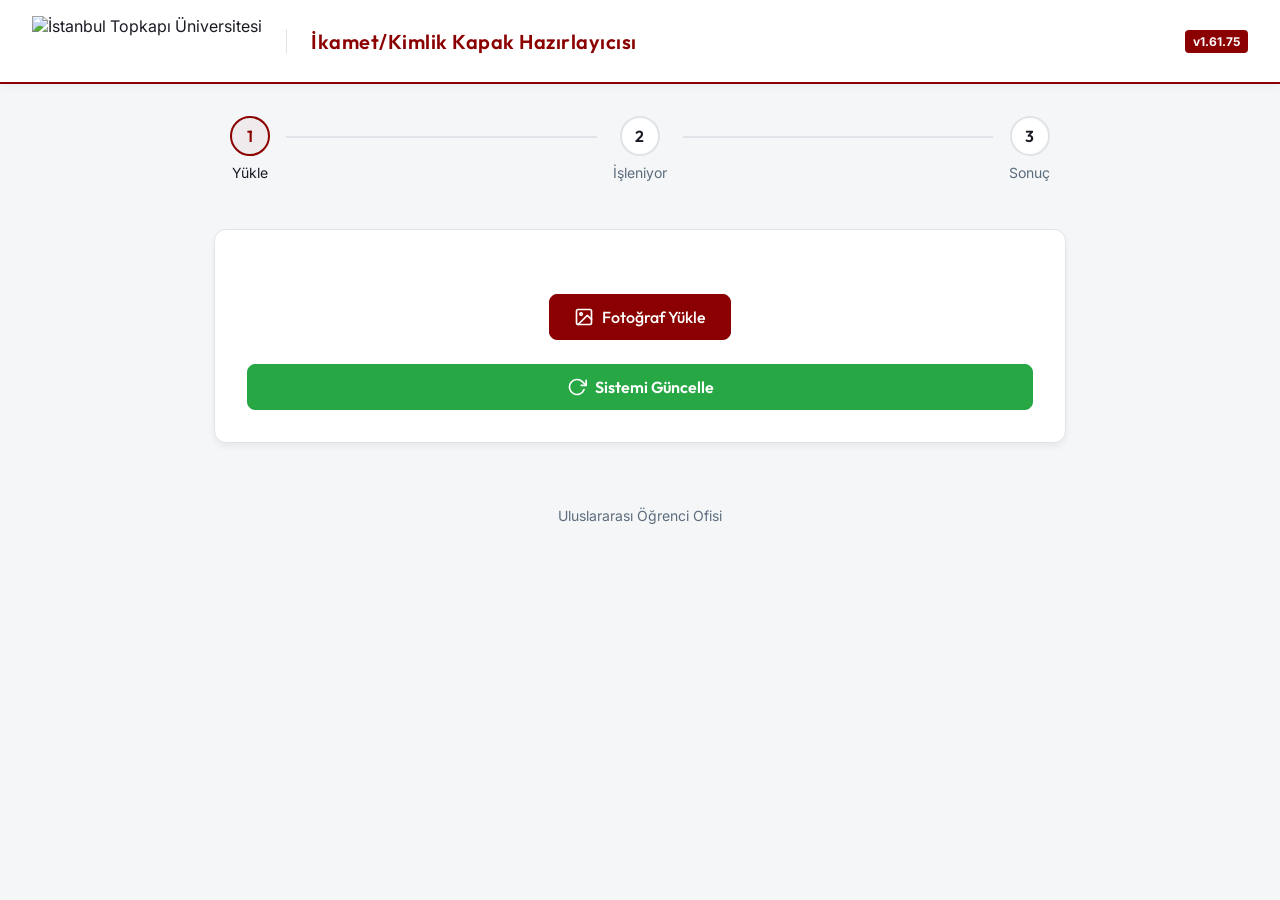
==== index.html @ 491aa3fc "v1.61.75 - Yazdirma: cerceve min-height 274mm, ust/alt kenar esit mesafede" ====
<!DOCTYPE html>
<html lang="tr">
<head>
    <meta charset="UTF-8">
    <meta name="viewport" content="width=device-width, initial-scale=1.0">
    <title>İkamet İzni OCR Sistemi - İstanbul Topkapı Üniversitesi</title>
    
    <!-- PWA Manifest & Icons -->
    <link rel="manifest" href="manifest.json">
    <meta name="theme-color" content="#ffffff">
    <link rel="apple-touch-icon" href="icon.jpg">
    <meta name="apple-mobile-web-app-capable" content="yes">
    <meta name="apple-mobile-web-app-status-bar-style" content="default">
    <meta name="apple-mobile-web-app-title" content="Topkapı İkamet">
    
    <!-- Google Fonts -->
    <link rel="preconnect" href="https://fonts.googleapis.com">
    <link rel="preconnect" href="https://fonts.gstatic.com" crossorigin>
    <link href="https://fonts.googleapis.com/css2?family=Inter:wght@300;400;500;600&family=Outfit:wght@400;500;600;700&display=swap" rel="stylesheet">
    
    <!-- CSS -->
    <link rel="stylesheet" href="index.css?v=1.61.75">
    
    <!-- CDNs -->
    <link rel="stylesheet" href="https://cdnjs.cloudflare.com/ajax/libs/cropperjs/1.6.1/cropper.min.css" />
    <script src="https://cdnjs.cloudflare.com/ajax/libs/cropperjs/1.6.1/cropper.min.js"></script>
    <script src="https://cdn.jsdelivr.net/npm/docx@8.5.0/build/index.umd.js"></script>
    <script src="https://cdnjs.cloudflare.com/ajax/libs/FileSaver.js/2.0.5/FileSaver.min.js"></script>
    
    <!-- App Script -->
    <script src="app.js?v=1.61.75" defer></script>
</head>
<body>
    <!-- Main App Content -->
    <div id="app-content">
        <header class="app-header">
            <div class="header-content">
                <img src="https://www.topkapi.edu.tr/resources/files/logo_tr.jpg" alt="İstanbul Topkapı Üniversitesi" class="logo-img" onclick="if(typeof cancelOCR==='function'){cancelOCR();}else{document.getElementById('step-1')&&(document.getElementById('step-1').classList.add('active'));}">
                <div style="display: flex; align-items: center; justify-content: space-between; flex: 1;">
                    <h1>İkamet/Kimlik Kapak Hazırlayıcısı</h1>
                    <div style="display: flex; align-items: center;">
                        <span class="version-badge">v1.61.75</span>
                    </div>
                </div>
            </div>
        </header>

        <main class="container">
            <!-- Step Indicators -->
            <div class="step-indicators">
                <div id="indicator-1" class="step active" data-step="1">
                    <div class="step-circle">1</div>
                    <div class="step-label">Yükle</div>
                </div>
                <div class="step-line"></div>
                <div id="indicator-2" class="step" data-step="2">
                    <div class="step-circle">2</div>
                    <div class="step-label">İşleniyor</div>
                </div>
                <div class="step-line"></div>
                <div id="indicator-3" class="step" data-step="3">
                    <div class="step-circle">3</div>
                    <div class="step-label">Sonuç</div>
                </div>
            </div>

            <!-- Step 1: Upload Section -->
            <section id="step-1" class="step-content active">
                <div class="card glass-card">
                    <div id="upload-zone" style="border: none; padding: 0; min-height: 0; background: transparent; cursor: default;">
                        <input type="file" id="file-input" accept="image/*" class="hidden-input" multiple>
                        <img id="preview-image" alt="Önizleme" class="hidden">
                    </div>
                    
                    <div class="action-buttons">
                        <button class="btn btn-primary" onclick="document.getElementById('file-input').removeAttribute('capture'); document.getElementById('file-input').click()">
                            <svg viewBox="0 0 24 24" width="20" height="20" stroke="currentColor" stroke-width="2" fill="none" stroke-linecap="round" stroke-linejoin="round" class="btn-icon"><rect x="3" y="3" width="18" height="18" rx="2" ry="2"></rect><circle cx="8.5" cy="8.5" r="1.5"></circle><polyline points="21 15 16 10 5 21"></polyline></svg>
                            Fotoğraf Yükle
                        </button>
                        <button onclick="window.location.href = window.location.pathname + '?v=' + new Date().getTime();" class="btn btn-accent" style="width: 100%; margin-top: 0.5rem; padding: 0.75rem;">
                            <svg viewBox="0 0 24 24" width="20" height="20" stroke="currentColor" stroke-width="2" fill="none" stroke-linecap="round" stroke-linejoin="round" class="btn-icon"><polyline points="23 4 23 10 17 10"></polyline><path d="M20.49 15a9 9 0 1 1-2.12-9.36L23 10"></path></svg>
                            Sistemi Güncelle
                        </button>
                    </div>
                </div>
            </section>

            <!-- Step 2: Processing Section -->
            <section id="step-2" class="step-content">
                <div class="card glass-card processing-card">
                    <div class="spinner"></div>
                    <h2 id="progress-text">Form Analiz Ediliyor...</h2>
                    <div class="progress-container">
                        <div id="progress-bar" class="progress-bar"></div>
                    </div>
                    <p class="processing-subtitle">Sistem metinleri çözümlüyor, lütfen bekleyin.</p>
                    <button type="button" id="btn-cancel-ocr" class="btn btn-outline btn-cancel-ocr">
                        <svg viewBox="0 0 24 24" width="18" height="18" stroke="currentColor" stroke-width="2" fill="none" stroke-linecap="round" stroke-linejoin="round" class="btn-icon"><line x1="18" y1="6" x2="6" y2="18"></line><line x1="6" y1="6" x2="18" y2="18"></line></svg>
                        İptal Et
                    </button>
                </div>
            </section>

            <!-- Step 3: Results Section -->
            <section id="step-3" class="step-content">
                <div class="card glass-card result-form">
                    <h2 class="subtitle">Kontrol ve Düzenleme</h2>
                    <form id="data-form">
                        <div class="form-grid">
                            <div class="form-group">
                                <label for="field-basvuru-no" style="font-size: 0.75rem;">Başvuru No</label>
                                <input type="text" id="field-basvuru-no" class="glass-input" style="padding: 0.5rem; font-size: 0.85rem;">
                            </div>
                            <div class="form-group">
                                <label for="field-teslim-tarihi" style="font-size: 0.75rem;">Teslim Tarihi</label>
                                <input type="text" id="field-teslim-tarihi" class="glass-input" style="padding: 0.5rem; font-size: 0.85rem;">
                            </div>
                            <div class="form-group">
                                <label for="field-pasaport-no" style="font-size: 0.75rem;">Pasaport No</label>
                                <input type="text" id="field-pasaport-no" class="glass-input" style="padding: 0.5rem; font-size: 0.85rem;">
                            </div>
                            
                            <div class="form-group">
                                <label for="field-adi" style="font-size: 0.75rem;">Adı</label>
                                <input type="text" id="field-adi" class="glass-input" style="padding: 0.5rem; font-size: 0.85rem;">
                            </div>
                            <div class="form-group">
                                <label for="field-soyadi" style="font-size: 0.75rem;">Soyadı</label>
                                <input type="text" id="field-soyadi" class="glass-input" style="padding: 0.5rem; font-size: 0.85rem;">
                            </div>
                            <div class="form-group">
                                <label for="field-uyrugu" style="font-size: 0.75rem;">Uyruğu</label>
                                <select id="field-uyrugu" class="glass-input" style="padding: 0.5rem; font-size: 0.85rem;">
                                    <option value="" disabled selected>Uyruk Seç</option>
                                    <option value="TÜRKMENİSTAN">Türkmenistan</option>
                                    <option value="ÖZBEKİSTAN">Özbekistan</option>
                                    <option value="KIRGIZİSTAN">Kırgızistan</option>
                                    <option value="RUSYA FEDERASYONU">Rusya Federasyonu</option>
                                    <option value="AFGANİSTAN">Afganistan</option>
                                    <option value="PAKİSTAN">Pakistan</option>
                                    <option value="OTHER">Diğer...</option>
                                </select>
                                <input type="text" id="field-uyrugu-other" class="glass-input" style="display: none; margin-top: 5px; padding: 0.5rem; font-size: 0.85rem;" placeholder="Uyruk yazınız...">
                            </div>
                            
                            <div class="form-group">
                                <label for="field-dogum-tarihi" style="font-size: 0.75rem;">Doğum Tarihi</label>
                                <input type="text" id="field-dogum-tarihi" class="glass-input" style="padding: 0.5rem; font-size: 0.85rem;">
                            </div>
                            <div class="form-group">
                                <label for="field-tel" style="font-size: 0.75rem;">Tel No</label>
                                <input type="text" id="field-tel" class="glass-input" style="padding: 0.5rem; font-size: 0.85rem;">
                            </div>
                            <div class="form-group full-width">
                                <label for="field-adres" style="font-size: 0.75rem;">Adres</label>
                                <input type="text" id="field-adres" class="glass-input" style="padding: 0.5rem; font-size: 0.85rem;">
                            </div>
                        </div>

                        <div class="form-actions">
                            <button type="button" id="btn-print" class="btn btn-primary btn-action">
                                <svg viewBox="0 0 24 24" width="16" height="16" stroke="currentColor" stroke-width="2" fill="none" stroke-linecap="round" stroke-linejoin="round" class="btn-icon"><polyline points="6 9 6 2 18 2 18 9"></polyline><path d="M6 18H4a2 2 0 0 1-2-2v-5a2 2 0 0 1 2-2h16a2 2 0 0 1 2 2v5a2 2 0 0 1-2 2h-2"></path><rect x="6" y="14" width="12" height="8"></rect></svg>
                                Yazdır
                            </button>
                            <button type="button" id="btn-scan-page2" class="btn btn-secondary btn-action" onclick="document.getElementById('file-input-page2').click()">
                                <svg viewBox="0 0 24 24" width="16" height="16" stroke="currentColor" stroke-width="2" fill="none" stroke-linecap="round" stroke-linejoin="round" class="btn-icon"><path d="M14 2H6a2 2 0 0 0-2 2v16a2 2 0 0 0 2 2h12a2 2 0 0 0 2-2V8z"></path><polyline points="14 2 14 8 20 8"></polyline><line x1="12" y1="18" x2="12" y2="12"></line><line x1="9" y1="15" x2="15" y2="15"></line></svg>
                                2. Sayfa Seç
                            </button>
                            <button type="button" id="btn-rescan" class="btn btn-outline btn-action">
                                <svg viewBox="0 0 24 24" width="16" height="16" stroke="currentColor" stroke-width="2" fill="none" stroke-linecap="round" stroke-linejoin="round" class="btn-icon"><path d="M21 2v6h-6"></path><path d="M21 13a9 9 0 1 1-3-7.7L21 8"></path></svg>
                                Tekrar Tara
                            </button>
                            <input type="file" id="file-input-page2" accept="image/*" class="hidden-input">
                        </div>
                    </form>
                </div>
            </section>
        </main>

        <footer class="app-footer">
            <p>Uluslararası Öğrenci Ofisi</p>
        </footer>
    </div>

    <!-- Cropper Modal -->
    <div id="cropper-modal" class="modal-overlay" style="display: none;">
        <div class="modal-card">
            <h2>Fotoğrafı Kırp</h2>
            <p>Daha iyi sonuç almak için okunacak belgeyi çerçevenin içine alın.</p>
            <div class="cropper-container-wrapper">
                <img id="cropper-image" src="" alt="Kırpılacak Görüntü">
            </div>
            
            <!-- Döndürme Kontrolleri -->
            <div class="rotation-controls" style="display: flex; align-items: center; justify-content: center; gap: 15px; margin-bottom: 1.5rem; background: var(--bg-color); padding: 10px; border-radius: 8px; border: 1px solid var(--border-color);">
                <div style="flex: 1; display: flex; flex-direction: column; align-items: center;">
                    <label for="rotation-slider" style="font-size: 0.8rem; color: var(--text-secondary); margin-bottom: 5px;">İnce Ayar (Düzleştir)</label>
                    <div style="display: flex; width: 100%; align-items: center; gap: 8px;">
                        <span style="font-size: 1.2rem; color: var(--text-secondary); cursor: pointer; user-select: none;" onclick="document.getElementById('rotation-slider').value = parseFloat(document.getElementById('rotation-slider').value) - 0.5; document.getElementById('rotation-slider').dispatchEvent(new Event('input'))">-</span>
                        <input type="range" id="rotation-slider" min="-15" max="15" value="0" step="0.5" style="flex: 1;">
                        <span style="font-size: 1.2rem; color: var(--text-secondary); cursor: pointer; user-select: none;" onclick="document.getElementById('rotation-slider').value = parseFloat(document.getElementById('rotation-slider').value) + 0.5; document.getElementById('rotation-slider').dispatchEvent(new Event('input'))">+</span>
                    </div>
                </div>
            </div>
            
            <div class="modal-actions" style="display: grid; grid-template-columns: 1fr 1fr; gap: 8px; width: 100%; margin-top: 15px;">
                <button type="button" id="btn-crop-cancel" class="btn btn-outline" style="width: 100%; padding: 10px 5px; font-size: 0.9rem;">İptal</button>
                <button type="button" id="btn-crop-skip" class="btn btn-secondary" style="width: 100%; padding: 10px 5px; font-size: 0.9rem;">Kırpmadan Geç</button>
                
                <button type="button" id="btn-crop-capture-next" class="btn btn-secondary" style="grid-column: span 2; display: none; width: 100%; padding: 12px; font-size: 1rem;">Kırp ve 2. Sayfayı Çek</button>
                <button type="button" id="btn-crop-next" class="btn btn-primary" style="grid-column: span 2; display: none; width: 100%; padding: 12px; font-size: 1rem;">Kırp ve 2. Sayfaya Geç</button>
                <button type="button" id="btn-crop-confirm" class="btn btn-primary" style="grid-column: span 2; width: 100%; padding: 12px; font-size: 1rem;">Kırp ve İşle</button>
            </div>
        </div>
    </div>

    <!-- API Key Modal -->


    <!-- iOS PWA Install Modal -->
    <div id="ios-pwa-modal" class="modal-overlay" style="display: none;">
        <div class="modal-card" style="max-width: 400px; padding: 2.5rem 2rem;">
            <div style="margin-bottom: 1.5rem;">
                <svg viewBox="0 0 24 24" width="48" height="48" stroke="var(--accent)" stroke-width="1.5" fill="none" stroke-linecap="round" stroke-linejoin="round"><rect x="5" y="2" width="14" height="20" rx="2" ry="2"></rect><line x1="12" y1="18" x2="12.01" y2="18"></line></svg>
            </div>
            <h2 style="font-size: 1.3rem; margin-bottom: 1rem;">Uygulamayı Yükle</h2>
            <p style="font-size: 0.95rem; line-height: 1.5; color: var(--text-secondary); margin-bottom: 2rem;">
                Bu sistemi telefonunuza yerel bir uygulama gibi kurmak için: <br><br>
                1. Alttaki menüden <strong>Paylaş</strong> <svg viewBox="0 0 24 24" width="16" height="16" stroke="currentColor" stroke-width="2" fill="none" style="vertical-align: middle; margin: 0 4px;"><path d="M4 12v8a2 2 0 0 0 2 2h12a2 2 0 0 0 2-2v-8"></path><polyline points="16 6 12 2 8 6"></polyline><line x1="12" y1="2" x2="12" y2="15"></line></svg> ikonuna dokunun.<br>
                2. <strong>"Ana Ekrana Ekle"</strong> (Add to Home Screen) <svg viewBox="0 0 24 24" width="16" height="16" stroke="currentColor" stroke-width="2" fill="none" style="vertical-align: middle; margin: 0 4px;"><rect x="3" y="3" width="18" height="18" rx="2" ry="2"></rect><line x1="12" y1="8" x2="12" y2="16"></line><line x1="8" y1="12" x2="16" y2="12"></line></svg> seçeneğini seçin.
            </p>
            <div class="modal-actions">
                <button type="button" class="btn btn-outline" style="width: 100%;" onclick="document.getElementById('ios-pwa-modal').style.display='none'">Anladım, Kapat</button>
            </div>
        </div>
    </div>

    <!-- Toast Notifications -->
    <div id="toast-container" class="toast-container"></div>

    <!-- Hidden Print Area -->
    <div id="print-area"></div>
</body>
</html>
---- index.css ----
:root {
    --bg-color: #f4f6f8;
    --card-bg: #ffffff;
    --card-border: #e0e4e8;
    --text-primary: #1a1a24;
    --text-secondary: #5c6c7c;
    --accent: #8b0000;
    --accent-hover: #660000;
    --accent-secondary: #000000;
    --accent-secondary-hover: #333333;
    --danger: #dc3545;
    --success: #28a745;
    
    --font-heading: 'Outfit', sans-serif;
    --font-body: 'Inter', sans-serif;
    
    --transition: all 0.3s ease;
}

* {
    margin: 0;
    padding: 0;
    box-sizing: border-box;
}

/* Login Screen */
.login-overlay {
    position: fixed;
    inset: 0;
    background: rgba(10, 10, 15, 0.85);
    backdrop-filter: blur(8px);
    z-index: 9999;
    display: flex;
    align-items: center;
    justify-content: center;
}

.login-card {
    background: var(--card-bg);
    border: 1px solid var(--card-border);
    padding: 3rem;
    border-radius: 12px;
    box-shadow: 0 8px 32px rgba(0, 0, 0, 0.2);
    text-align: center;
    max-width: 400px;
    width: 90%;
}

.login-logo {
    max-width: 150px;
    margin-bottom: 1.5rem;
}

body {
    background-color: var(--bg-color);
    color: var(--text-primary);
    font-family: var(--font-body);
    min-height: 100vh;
    display: flex;
    flex-direction: column;
    overflow-x: hidden;
}

/* Typography */
h1, h2, h3 {
    font-family: var(--font-heading);
    font-weight: 600;
}

/* Header */
.app-header {
    background: #ffffff;
    border-bottom: 2px solid var(--accent);
    padding: 1rem 2rem;
    position: sticky;
    top: 0;
    z-index: 100;
    box-shadow: 0 2px 10px rgba(0,0,0,0.05);
}

.header-content {
    display: flex;
    align-items: center;
    gap: 1.5rem;
}

.logo-img {
    height: 50px;
    object-fit: contain;
    cursor: pointer;
}

h1 {
    font-size: 1.25rem;
    letter-spacing: 0.5px;
    color: var(--accent);
    border-left: 1px solid var(--card-border);
    padding-left: 1.5rem;
}

/* Layout */
.container {
    max-width: 900px;
    margin: 2rem auto;
    padding: 0 1.5rem;
    flex: 1;
    width: 100%;
}

.hidden {
    display: none !important;
}

/* Step Indicators */
.step-indicators {
    display: flex;
    align-items: center;
    justify-content: space-between;
    margin-bottom: 3rem;
    padding: 0 1rem;
}

.step {
    display: flex;
    flex-direction: column;
    align-items: center;
    gap: 0.5rem;
    position: relative;
    z-index: 2;
    transition: var(--transition);
}

.step-circle {
    width: 40px;
    height: 40px;
    border-radius: 50%;
    background: var(--card-bg);
    border: 2px solid var(--card-border);
    display: flex;
    align-items: center;
    justify-content: center;
    font-family: var(--font-heading);
    font-weight: 600;
    transition: var(--transition);
}

.step.active .step-circle {
    border-color: var(--accent);
    background: rgba(139, 0, 0, 0.05);
    color: var(--accent);
}

.step.completed .step-circle {
    background: var(--accent);
    border-color: var(--accent);
    color: var(--bg-color);
}

.step-label {
    font-size: 0.875rem;
    color: var(--text-secondary);
    transition: var(--transition);
}

.step.active .step-label, .step.completed .step-label {
    color: var(--text-primary);
}

.step-line {
    flex: 1;
    height: 2px;
    background: var(--card-border);
    margin: 0 1rem;
    position: relative;
    top: -12px;
    transition: var(--transition);
}

.step-line.active {
    background: var(--accent);
}

/* Glassmorphism Cards */
.card {
    background: var(--card-bg);
    border: 1px solid var(--card-border);
    border-radius: 12px;
    padding: 2rem;
    box-shadow: 0 4px 6px rgba(0, 0, 0, 0.05);
    transition: var(--transition);
}

.card:hover {
    box-shadow: 0 8px 15px rgba(0, 0, 0, 0.08);
}

/* Upload Zone */
.upload-zone {
    border: 2px dashed var(--card-border);
    border-radius: 12px;
    padding: 3rem 2rem;
    text-align: center;
    cursor: pointer;
    transition: var(--transition);
    position: relative;
    overflow: hidden;
    background: #fafafa;
}

.upload-zone:hover {
    border-color: var(--accent);
    background: #fff;
}

.upload-content {
    display: flex;
    flex-direction: column;
    align-items: center;
    gap: 1rem;
    color: var(--text-secondary);
    color: var(--accent);
    transform: scale(1.05);
}

.upload-icon {
    width: 64px;
    height: 64px;
}

.hidden-input {
    display: none;
}

#preview-image {
    position: absolute;
    top: 0;
    left: 0;
    width: 100%;
    height: 100%;
    object-fit: contain;
    z-index: 2;
    background: rgba(0,0,0,0.8);
}

.upload-zone.dragover {
    background: rgba(139, 0, 0, 0.05);
    border-color: var(--accent);
}

.upload-zone.dragover .upload-content {
    color: var(--accent);
    transform: scale(1.05);
}

.step-content {
    display: none;
}

.step-content.active {
    display: block;
    animation: fadeIn 0.4s ease;
}

@keyframes fadeIn {
    from { opacity: 0; transform: translateY(10px); }
    to { opacity: 1; transform: translateY(0); }
}

/* Buttons */
.action-buttons {
    display: flex;
    gap: 1rem;
    justify-content: center;
    flex-wrap: wrap;
    margin-top: 2rem;
}

.btn {
    display: inline-flex;
    align-items: center;
    justify-content: center;
    gap: 0.5rem;
    padding: 0.75rem 1.5rem;
    border-radius: 8px;
    font-family: var(--font-heading);
    font-weight: 500;
    font-size: 1rem;
    cursor: pointer;
    transition: var(--transition);
    border: none;
    outline: none;
}

.btn:hover {
    transform: scale(1.02);
}

.btn:active {
    transform: scale(0.98);
}

.btn-primary {
    background: var(--accent);
    color: #ffffff;
    border: 1px solid var(--accent);
}

.btn-primary:hover {
    background: var(--accent-hover);
    box-shadow: 0 4px 10px rgba(139, 0, 0, 0.2);
}

.btn-secondary {
    background: #ffffff;
    color: var(--text-primary);
    border: 1px solid var(--card-border);
}

.btn-secondary:hover {
    background: #f4f6f8;
}

.btn-accent {
    background: #28a745;
    color: #ffffff;
    border: 1px solid #28a745;
    font-weight: 600;
}

.btn-accent:hover {
    background: #218838;
    box-shadow: 0 0 15px rgba(40, 167, 69, 0.3);
}

.btn-outline {
    background: transparent;
    color: var(--text-secondary);
    border: 1px solid var(--card-border);
}

.btn-outline:hover {
    background: rgba(0,0,0,0.05);
    color: var(--text-primary);
}

/* Processing Section */
.processing-card {
    text-align: center;
    display: flex;
    flex-direction: column;
    align-items: center;
    justify-content: center;
    min-height: 400px;
}

.spinner {
    width: 60px;
    height: 60px;
    border: 4px solid rgba(139, 0, 0, 0.1);
    border-top-color: var(--accent);
    border-radius: 50%;
    animation: spin 1s linear infinite;
    margin-bottom: 2rem;
}

@keyframes spin {
    to { transform: rotate(360deg); }
}

.progress-container {
    width: 100%;
    max-width: 400px;
    height: 8px;
    background: var(--card-border);
    border-radius: 4px;
    margin: 1.5rem 0;
    overflow: hidden;
}

.progress-bar {
    height: 100%;
    width: 0%;
    background: var(--accent);
    border-radius: 4px;
    transition: width 0.3s ease;
    animation: pulse 2s infinite;
}

@keyframes pulse {
    0% { opacity: 1; }
    50% { opacity: 0.8; }
    100% { opacity: 1; }
}

.processing-subtitle {
    color: var(--text-secondary);
    font-size: 0.875rem;
}

.btn-cancel-ocr {
    margin-top: 1.5rem;
    padding: 0.6rem 2rem;
    border-radius: 8px;
    font-size: 0.9rem;
    cursor: pointer;
    transition: background 0.2s ease, color 0.2s ease;
}
.btn-cancel-ocr:hover {
    background: var(--danger);
    color: #fff;
    border-color: var(--danger);
}

/* Results Form */
.result-form {
    margin-top: 2rem;
}

.subtitle {
    color: var(--text-secondary);
    margin-bottom: 2rem;
}

.form-grid {
    display: grid;
    grid-template-columns: repeat(3, 1fr);
    gap: 0.8rem;
    margin-bottom: 1.5rem;
}
.form-group.full-width {
    grid-column: 1 / -1;
}

.form-group {
    display: flex;
    flex-direction: column;
    gap: 0.5rem;
    min-width: 0;
}

.form-group.full-width {
    grid-column: 1 / -1;
}

label {
    font-size: 0.875rem;
    color: var(--text-secondary);
    font-weight: 500;
}

.glass-input {
    width: 100%;
    min-width: 0;
    background: #ffffff;
    border: 1px solid var(--card-border);
    border-radius: 6px;
    padding: 0.75rem 1rem;
    color: var(--text-primary);
    font-family: var(--font-body);
    font-size: 1rem;
    transition: var(--transition);
}

.glass-input:focus {
    outline: none;
    border-color: var(--accent);
    background: #ffffff;
    box-shadow: 0 0 0 3px rgba(139, 0, 0, 0.1);
}

.glass-input.success {
    border-color: var(--success);
    background: rgba(40, 167, 69, 0.05);
}

select.glass-input {
    appearance: none;
    -webkit-appearance: none;
    background-image: url("data:image/svg+xml,%3Csvg xmlns='http://www.w3.org/2000/svg' width='12' height='12' viewBox='0 0 12 12'%3E%3Cpath fill='%23666' d='M6 8L1 3h10z'/%3E%3C/svg%3E");
    background-repeat: no-repeat;
    background-position: right 0.75rem center;
    padding-right: 2.5rem;
    cursor: pointer;
}

.field-filled {
    border-color: var(--success);
    background: #f8fff9;
}

.form-actions {
    display: flex;
    justify-content: flex-end;
    gap: 1rem;
    padding-top: 1rem;
    border-top: 1px solid var(--card-border);
}
.btn-action {
    flex: 1;
    white-space: nowrap;
    padding: 0.6rem 0.5rem;
    font-size: 0.9rem;
}

/* Footer */
.app-footer {
    text-align: center;
    padding: 2rem;
    color: var(--text-secondary);
    font-size: 0.875rem;
    margin-top: auto;
}

/* Toasts */
.toast-container {
    position: fixed;
    top: 20px;
    right: 20px;
    z-index: 1000;
    display: flex;
    flex-direction: column;
    gap: 10px;
}

.toast {
    background: var(--card-bg);
    backdrop-filter: blur(16px);
    border: 1px solid var(--card-border);
    color: var(--text-primary);
    padding: 1rem 1.5rem;
    border-radius: 8px;
    box-shadow: 0 4px 12px rgba(0, 0, 0, 0.2);
    transform: translateX(120%);
    transition: transform 0.3s cubic-bezier(0.68, -0.55, 0.265, 1.55);
}

.toast.show {
    transform: translateX(0);
}

.toast.error { border-left: 4px solid var(--danger); }
.toast.success { border-left: 4px solid var(--success); }
.toast.info { border-left: 4px solid var(--accent); }

/* Responsive */
@media (max-width: 768px) {
    .step-label {
        display: none;
    }
}
        display: none;
    }
}

.page2-actions {
    display: inline-flex;
    align-items: stretch;
    gap: 0.5rem;
}

.mini-dropzone {
    border: 2px dashed var(--card-border);
    border-radius: 8px;
    padding: 0 1rem;
    display: flex;
    align-items: center;
    justify-content: center;
    color: var(--text-secondary);
    font-size: 0.85rem;
    cursor: pointer;
    transition: var(--transition);
    background: #fafafa;
}

.mini-dropzone:hover, .mini-dropzone.dragover {
    border-color: var(--accent);
    background: rgba(139, 0, 0, 0.05);
    color: var(--accent);
}

.version-badge { background: var(--accent); color: white; padding: 4px 8px; border-radius: 4px; font-size: 0.75rem; font-weight: bold; font-family: var(--font-body); }


/* Cropper Modal */
.modal-overlay { position: fixed; top: 0; left: 0; width: 100%; height: 100%; background: rgba(0,0,0,0.6); display: flex; align-items: center; justify-content: center; z-index: 1000; padding: 1rem; backdrop-filter: blur(4px); }
.modal-card { background: var(--card-bg); border: 1px solid var(--card-border); border-radius: 12px; padding: 1.5rem; width: 100%; max-width: 800px; box-shadow: 0 10px 25px rgba(0,0,0,0.2); text-align: center; max-height: 80vh; max-height: 80svh; display: flex; flex-direction: column; overflow-y: auto; }
.modal-card h2 { margin-bottom: 0.5rem; color: var(--text-primary); }
.modal-card p { margin-bottom: 1.5rem; color: var(--text-secondary); font-size: 0.9rem; }
.cropper-container-wrapper { width: 100%; max-height: 50vh; margin-bottom: 1.5rem; overflow: hidden; background: #e9ecef; border-radius: 8px; flex-grow: 1; min-height: 300px; }
.cropper-container-wrapper img { display: block; max-width: 100%; }
.modal-actions { display: flex; justify-content: center; gap: 1rem; flex-wrap: wrap; }
.modal-actions button { min-width: 150px; }


@media (max-width: 768px) {
    .app-header { padding: 1rem; }
    .header-content { flex-direction: column; text-align: center; gap: 0.8rem; }
    .header-content > div { flex-direction: column; align-items: center !important; gap: 0.5rem; }
    .header-content h1 { font-size: 1rem; padding-left: 0; border-left: none; white-space: normal; line-height: 1.2; text-align: center; }
}


@media (max-width: 768px) {
    .card {
        padding: 1rem;
    }
    .action-buttons { flex-direction: column; align-items: stretch; }
    .action-buttons .btn { width: 100%; margin-top: 5px; }
    
    .form-grid {
        grid-template-columns: repeat(2, 1fr);
        gap: 0.5rem;
    }
    .form-actions {
        gap: 0.5rem;
        flex-wrap: wrap;
        justify-content: center;
    }
    .btn-action {
        font-size: 0.85rem;
        padding: 0.6rem 0.5rem;
        min-width: calc(33% - 0.5rem);
        flex: 1 1 auto;
    }
}

/* Print Styles */
@media screen {
    #print-area { display: none; }
}
@media print {
    @page {
        size: A4 portrait;
        margin: 0;
    }
    html, body {
        height: auto !important;
        min-height: auto !important;
        overflow: visible !important;
        display: block !important;
        margin: 0 !important;
        padding: 0 !important;
        background: none !important;
        -webkit-text-size-adjust: 100%;
        text-size-adjust: 100%;
    }
    body > *:not(#print-area) {
        display: none !important;
    }
    #print-area {
        display: block !important;
        visibility: visible !important;
        position: relative !important;
        width: 100% !important;
        left: 0;
        top: 0;
        margin: 0;
        padding: 0;
    }
    #print-area * {
        visibility: visible !important;
    }
}

.print-table {
    width: 100%;
    border-collapse: collapse;
    margin-bottom: 20px;
}
.print-table th, .print-table td {
    border: 1px solid #000;
    padding: 8px;
    text-align: left;
    vertical-align: middle;
    font-size: 14px;
}
.print-table th {
    font-weight: bold;
}
.print-table td.bg-gray {
    background-color: #f2f2f2 !important;
    -webkit-print-color-adjust: exact;
    color-adjust: exact;
}
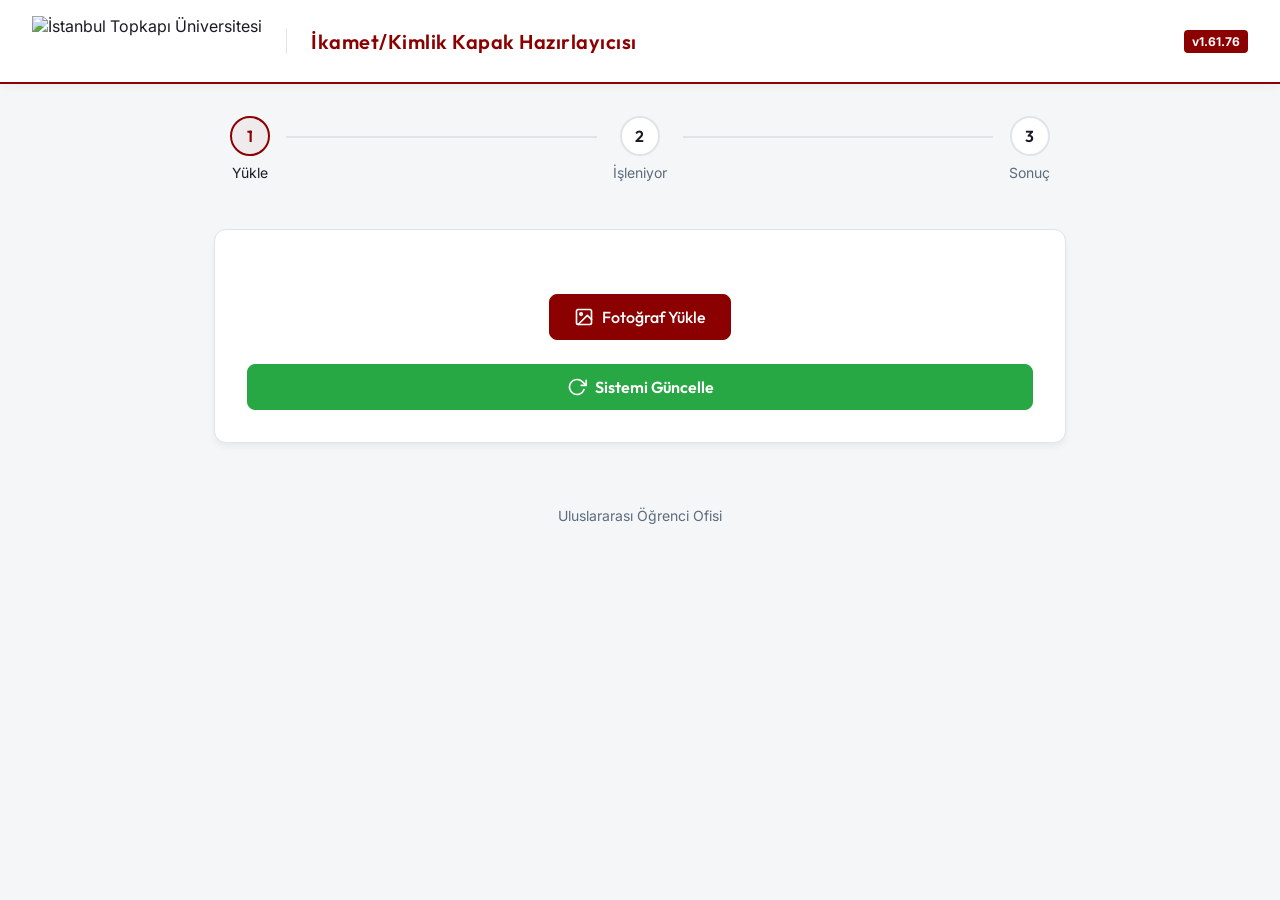
==== commit 8e72e5d2: "v1.61.76 - Yazdirma: cerceve min-height 269mm, tasma giderildi" ====
--- a/index.html
+++ b/index.html
@@ -19,7 +19,7 @@
     <link href="https://fonts.googleapis.com/css2?family=Inter:wght@300;400;500;600&family=Outfit:wght@400;500;600;700&display=swap" rel="stylesheet">
     
     <!-- CSS -->
-    <link rel="stylesheet" href="index.css?v=1.61.75">
+    <link rel="stylesheet" href="index.css?v=1.61.76">
     
     <!-- CDNs -->
     <link rel="stylesheet" href="https://cdnjs.cloudflare.com/ajax/libs/cropperjs/1.6.1/cropper.min.css" />
@@ -28,7 +28,7 @@
     <script src="https://cdnjs.cloudflare.com/ajax/libs/FileSaver.js/2.0.5/FileSaver.min.js"></script>
     
     <!-- App Script -->
-    <script src="app.js?v=1.61.75" defer></script>
+    <script src="app.js?v=1.61.76" defer></script>
 </head>
 <body>
     <!-- Main App Content -->
@@ -39,7 +39,7 @@
                 <div style="display: flex; align-items: center; justify-content: space-between; flex: 1;">
                     <h1>İkamet/Kimlik Kapak Hazırlayıcısı</h1>
                     <div style="display: flex; align-items: center;">
-                        <span class="version-badge">v1.61.75</span>
+                        <span class="version-badge">v1.61.76</span>
                     </div>
                 </div>
             </div>
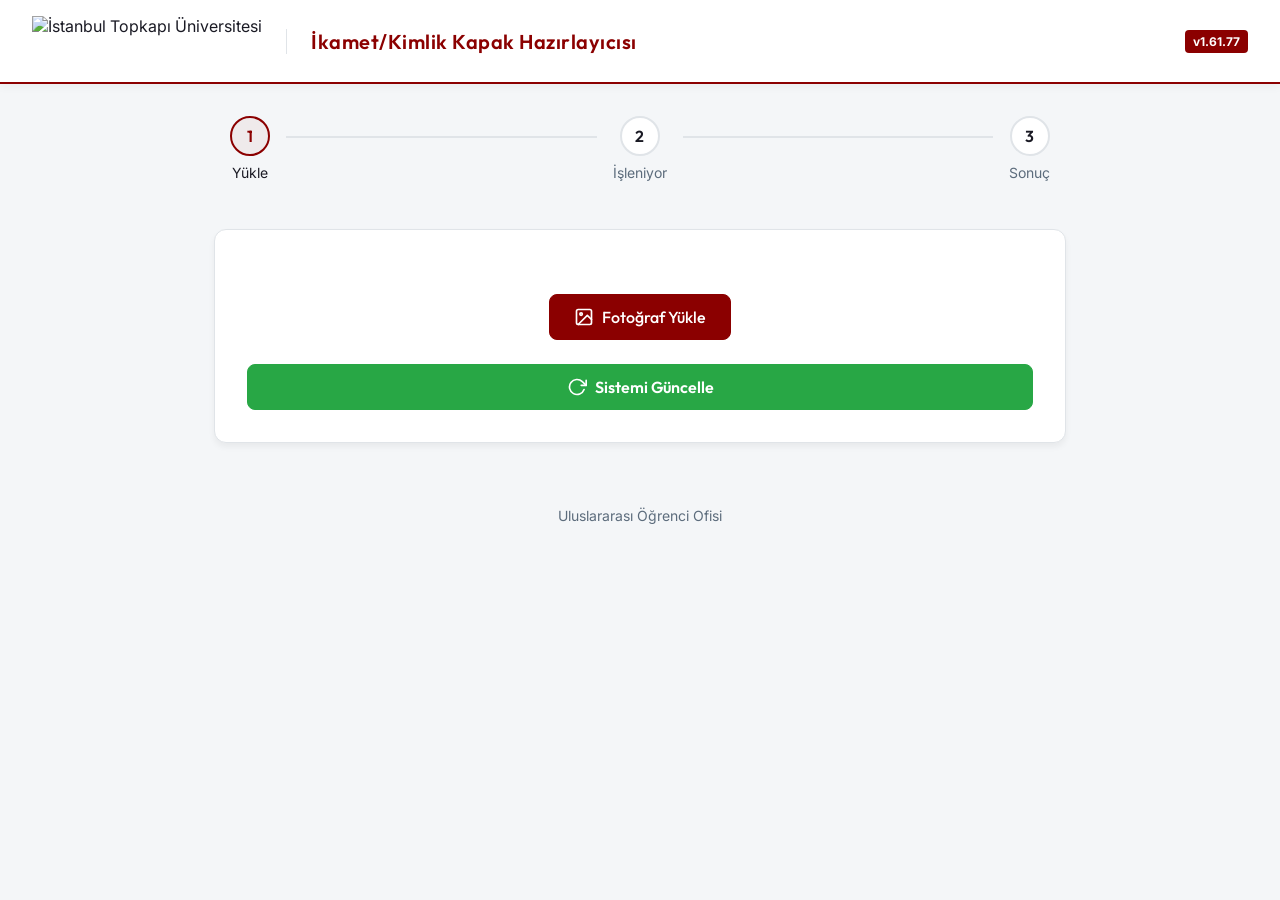
==== commit 3aa1da75: "v1.61.77 - Yazdirma: cerceve min-height 264mm" ====
--- a/index.html
+++ b/index.html
@@ -19,7 +19,7 @@
     <link href="https://fonts.googleapis.com/css2?family=Inter:wght@300;400;500;600&family=Outfit:wght@400;500;600;700&display=swap" rel="stylesheet">
     
     <!-- CSS -->
-    <link rel="stylesheet" href="index.css?v=1.61.76">
+    <link rel="stylesheet" href="index.css?v=1.61.77">
     
     <!-- CDNs -->
     <link rel="stylesheet" href="https://cdnjs.cloudflare.com/ajax/libs/cropperjs/1.6.1/cropper.min.css" />
@@ -28,7 +28,7 @@
     <script src="https://cdnjs.cloudflare.com/ajax/libs/FileSaver.js/2.0.5/FileSaver.min.js"></script>
     
     <!-- App Script -->
-    <script src="app.js?v=1.61.76" defer></script>
+    <script src="app.js?v=1.61.77" defer></script>
 </head>
 <body>
     <!-- Main App Content -->
@@ -39,7 +39,7 @@
                 <div style="display: flex; align-items: center; justify-content: space-between; flex: 1;">
                     <h1>İkamet/Kimlik Kapak Hazırlayıcısı</h1>
                     <div style="display: flex; align-items: center;">
-                        <span class="version-badge">v1.61.76</span>
+                        <span class="version-badge">v1.61.77</span>
                     </div>
                 </div>
             </div>
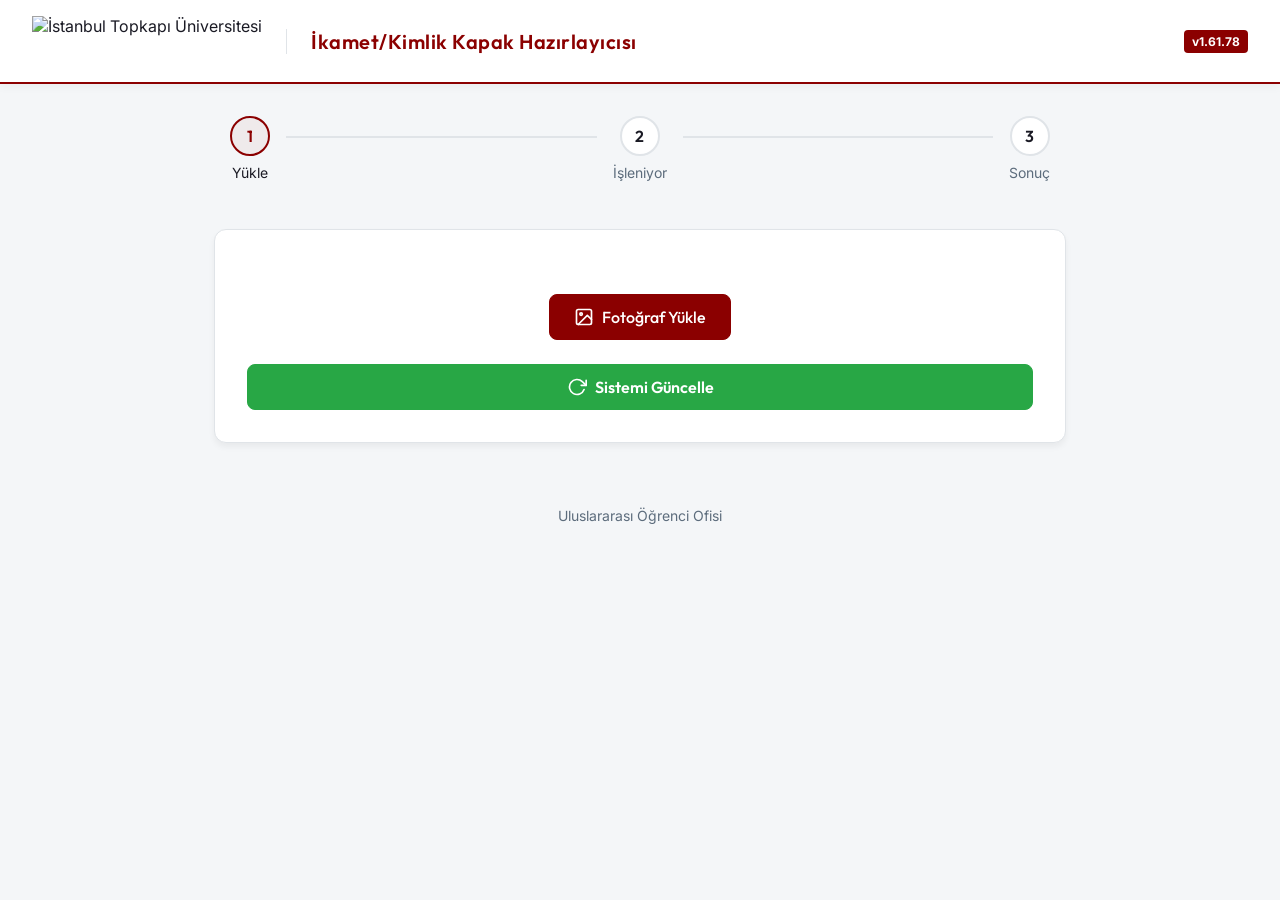
==== commit 518fe00b: "chore: bump version to 1.61.78 to trigger vercel deploy" ====
--- a/index.html
+++ b/index.html
@@ -19,7 +19,7 @@
     <link href="https://fonts.googleapis.com/css2?family=Inter:wght@300;400;500;600&family=Outfit:wght@400;500;600;700&display=swap" rel="stylesheet">
     
     <!-- CSS -->
-    <link rel="stylesheet" href="index.css?v=1.61.77">
+    <link rel="stylesheet" href="index.css?v=1.61.78">
     
     <!-- CDNs -->
     <link rel="stylesheet" href="https://cdnjs.cloudflare.com/ajax/libs/cropperjs/1.6.1/cropper.min.css" />
@@ -28,7 +28,7 @@
     <script src="https://cdnjs.cloudflare.com/ajax/libs/FileSaver.js/2.0.5/FileSaver.min.js"></script>
     
     <!-- App Script -->
-    <script src="app.js?v=1.61.77" defer></script>
+    <script src="app.js?v=1.61.78" defer></script>
 </head>
 <body>
     <!-- Main App Content -->
@@ -39,7 +39,7 @@
                 <div style="display: flex; align-items: center; justify-content: space-between; flex: 1;">
                     <h1>İkamet/Kimlik Kapak Hazırlayıcısı</h1>
                     <div style="display: flex; align-items: center;">
-                        <span class="version-badge">v1.61.77</span>
+                        <span class="version-badge">v1.61.78</span>
                     </div>
                 </div>
             </div>
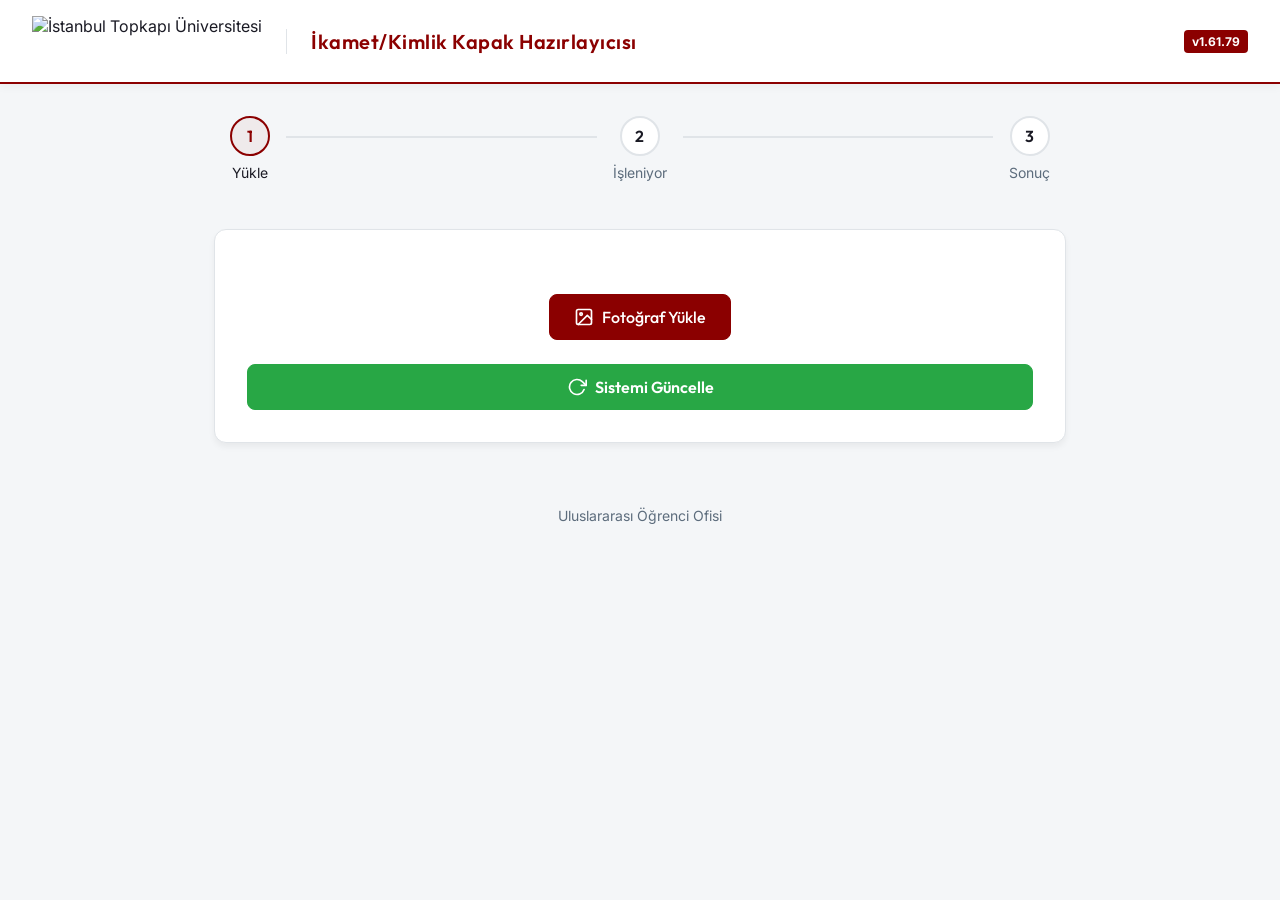
==== commit cc3b0f65: "feat: add Word Download button to UI" ====
--- a/index.html
+++ b/index.html
@@ -19,7 +19,7 @@
     <link href="https://fonts.googleapis.com/css2?family=Inter:wght@300;400;500;600&family=Outfit:wght@400;500;600;700&display=swap" rel="stylesheet">
     
     <!-- CSS -->
-    <link rel="stylesheet" href="index.css?v=1.61.78">
+    <link rel="stylesheet" href="index.css?v=1.61.79">
     
     <!-- CDNs -->
     <link rel="stylesheet" href="https://cdnjs.cloudflare.com/ajax/libs/cropperjs/1.6.1/cropper.min.css" />
@@ -28,7 +28,7 @@
     <script src="https://cdnjs.cloudflare.com/ajax/libs/FileSaver.js/2.0.5/FileSaver.min.js"></script>
     
     <!-- App Script -->
-    <script src="app.js?v=1.61.78" defer></script>
+    <script src="app.js?v=1.61.79" defer></script>
 </head>
 <body>
     <!-- Main App Content -->
@@ -39,7 +39,7 @@
                 <div style="display: flex; align-items: center; justify-content: space-between; flex: 1;">
                     <h1>İkamet/Kimlik Kapak Hazırlayıcısı</h1>
                     <div style="display: flex; align-items: center;">
-                        <span class="version-badge">v1.61.78</span>
+                        <span class="version-badge">v1.61.79</span>
                     </div>
                 </div>
             </div>
@@ -158,6 +158,10 @@
                         </div>
 
                         <div class="form-actions">
+                            <button type="button" id="btn-download" class="btn btn-primary btn-action" style="background-color: #2b579a; border-color: #2b579a;">
+                                <svg viewBox="0 0 24 24" width="16" height="16" stroke="currentColor" stroke-width="2" fill="none" stroke-linecap="round" stroke-linejoin="round" class="btn-icon"><path d="M14 2H6a2 2 0 0 0-2 2v16a2 2 0 0 0 2 2h12a2 2 0 0 0 2-2V8z"></path><polyline points="14 2 14 8 20 8"></polyline><line x1="16" y1="13" x2="8" y2="13"></line><line x1="16" y1="17" x2="8" y2="17"></line><polyline points="10 9 9 9 8 9"></polyline></svg>
+                                Word İndir
+                            </button>
                             <button type="button" id="btn-print" class="btn btn-primary btn-action">
                                 <svg viewBox="0 0 24 24" width="16" height="16" stroke="currentColor" stroke-width="2" fill="none" stroke-linecap="round" stroke-linejoin="round" class="btn-icon"><polyline points="6 9 6 2 18 2 18 9"></polyline><path d="M6 18H4a2 2 0 0 1-2-2v-5a2 2 0 0 1 2-2h16a2 2 0 0 1 2 2v5a2 2 0 0 1-2 2h-2"></path><rect x="6" y="14" width="12" height="8"></rect></svg>
                                 Yazdır
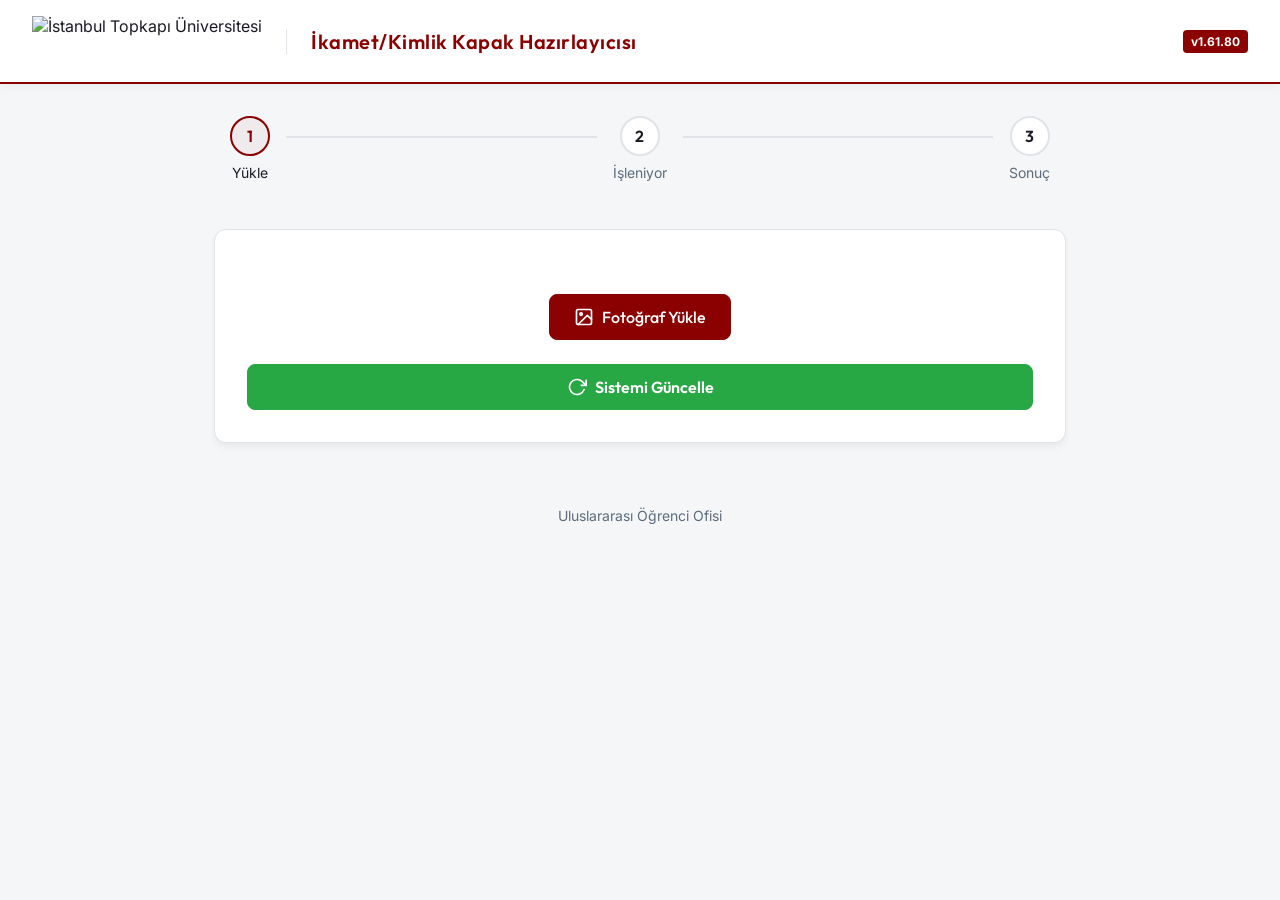
==== commit 6d152887: "fix: completely rewrite Word download handler with proper docx@8.5.0 API" ====
--- a/index.html
+++ b/index.html
@@ -19,7 +19,7 @@
     <link href="https://fonts.googleapis.com/css2?family=Inter:wght@300;400;500;600&family=Outfit:wght@400;500;600;700&display=swap" rel="stylesheet">
     
     <!-- CSS -->
-    <link rel="stylesheet" href="index.css?v=1.61.79">
+    <link rel="stylesheet" href="index.css?v=1.61.80">
     
     <!-- CDNs -->
     <link rel="stylesheet" href="https://cdnjs.cloudflare.com/ajax/libs/cropperjs/1.6.1/cropper.min.css" />
@@ -28,7 +28,7 @@
     <script src="https://cdnjs.cloudflare.com/ajax/libs/FileSaver.js/2.0.5/FileSaver.min.js"></script>
     
     <!-- App Script -->
-    <script src="app.js?v=1.61.79" defer></script>
+    <script src="app.js?v=1.61.80" defer></script>
 </head>
 <body>
     <!-- Main App Content -->
@@ -39,7 +39,7 @@
                 <div style="display: flex; align-items: center; justify-content: space-between; flex: 1;">
                     <h1>İkamet/Kimlik Kapak Hazırlayıcısı</h1>
                     <div style="display: flex; align-items: center;">
-                        <span class="version-badge">v1.61.79</span>
+                        <span class="version-badge">v1.61.80</span>
                     </div>
                 </div>
             </div>
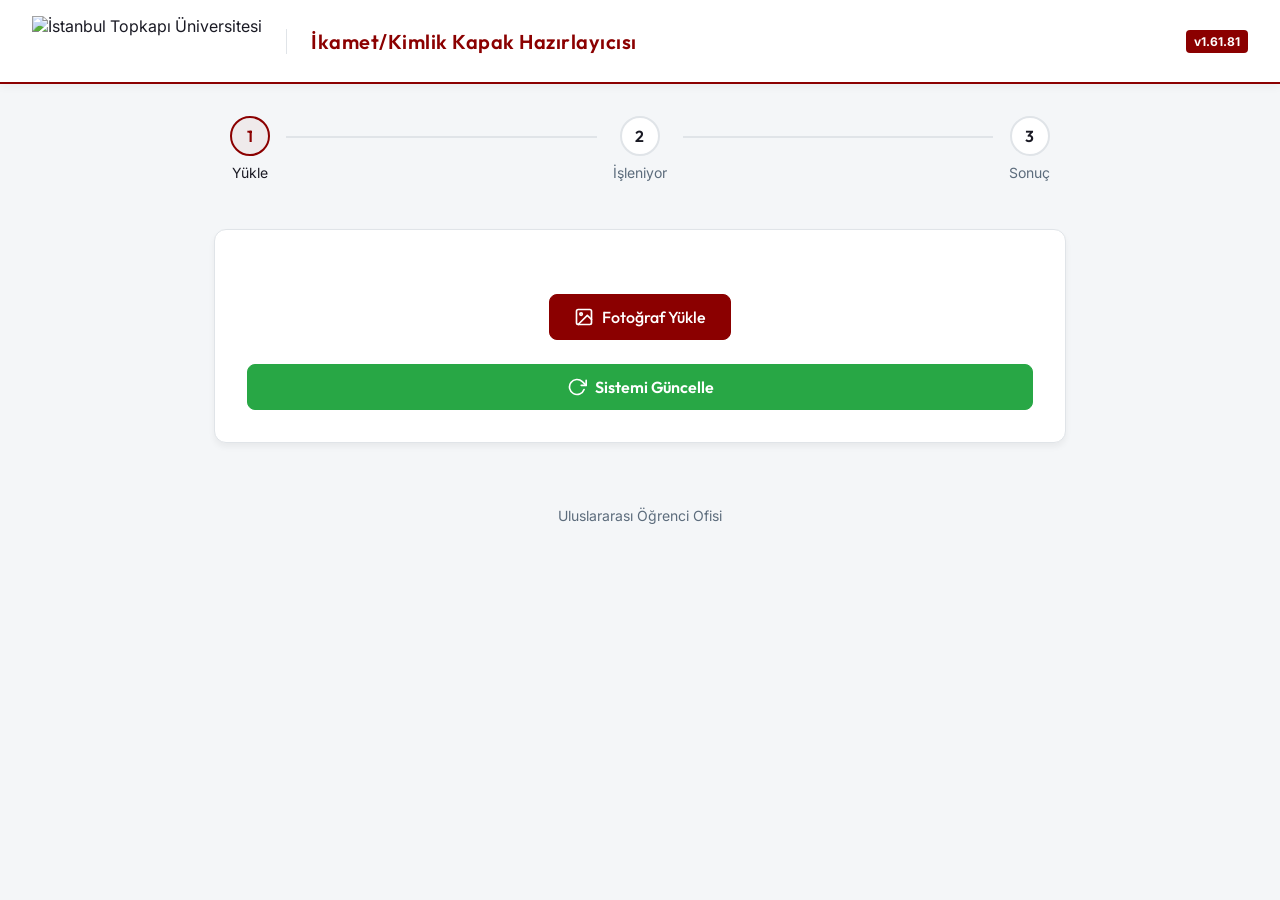
==== commit 8e386d36: "fix: switch Word table widths from PERCENTAGE to DXA for mobile compatibility" ====
--- a/index.html
+++ b/index.html
@@ -19,7 +19,7 @@
     <link href="https://fonts.googleapis.com/css2?family=Inter:wght@300;400;500;600&family=Outfit:wght@400;500;600;700&display=swap" rel="stylesheet">
     
     <!-- CSS -->
-    <link rel="stylesheet" href="index.css?v=1.61.80">
+    <link rel="stylesheet" href="index.css?v=1.61.81">
     
     <!-- CDNs -->
     <link rel="stylesheet" href="https://cdnjs.cloudflare.com/ajax/libs/cropperjs/1.6.1/cropper.min.css" />
@@ -28,7 +28,7 @@
     <script src="https://cdnjs.cloudflare.com/ajax/libs/FileSaver.js/2.0.5/FileSaver.min.js"></script>
     
     <!-- App Script -->
-    <script src="app.js?v=1.61.80" defer></script>
+    <script src="app.js?v=1.61.81" defer></script>
 </head>
 <body>
     <!-- Main App Content -->
@@ -39,7 +39,7 @@
                 <div style="display: flex; align-items: center; justify-content: space-between; flex: 1;">
                     <h1>İkamet/Kimlik Kapak Hazırlayıcısı</h1>
                     <div style="display: flex; align-items: center;">
-                        <span class="version-badge">v1.61.80</span>
+                        <span class="version-badge">v1.61.81</span>
                     </div>
                 </div>
             </div>
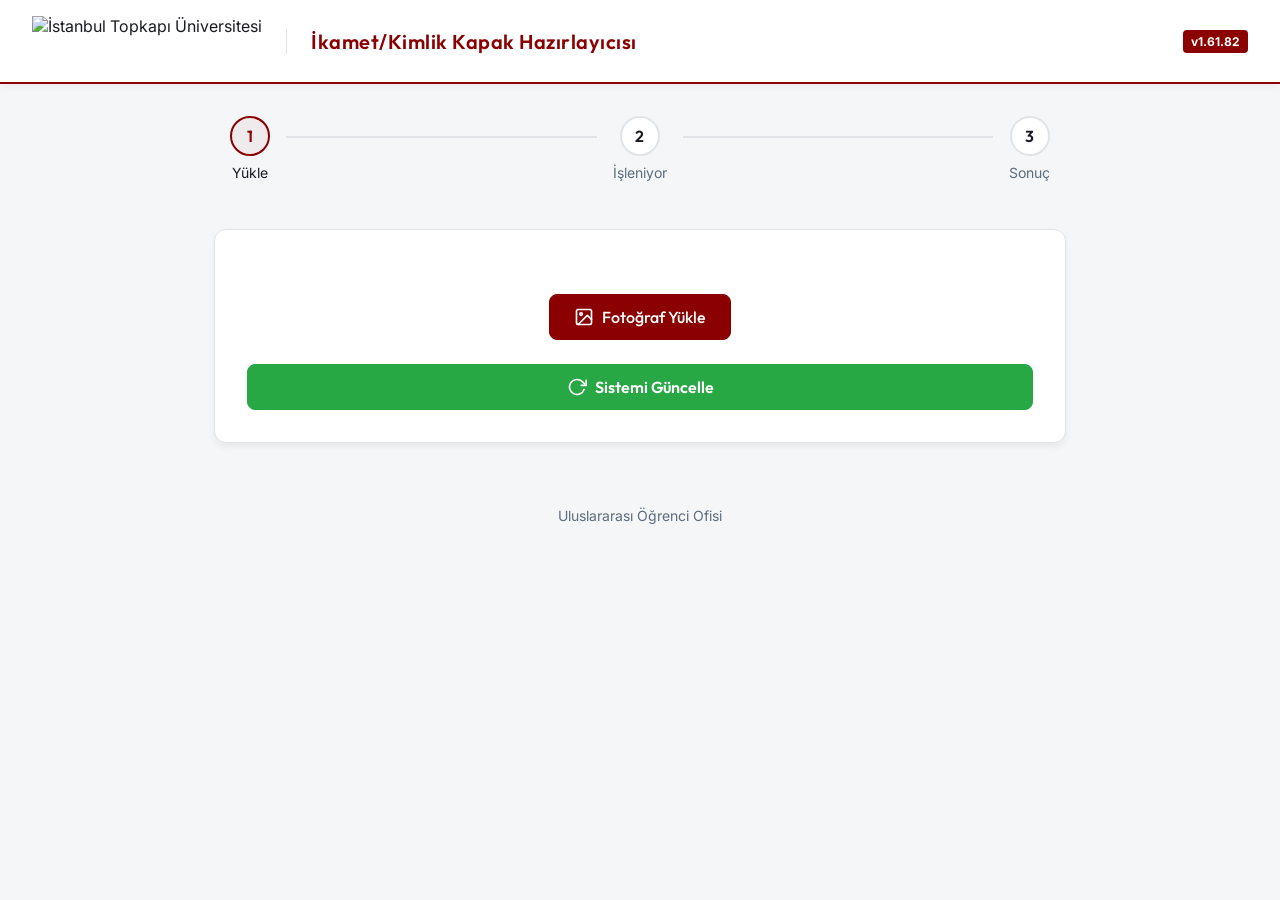
==== commit 9ecf179a: "feat: replace Word download with PDF (html2canvas+jsPDF) for full mobile compatibility" ====
--- a/index.html
+++ b/index.html
@@ -24,11 +24,12 @@
     <!-- CDNs -->
     <link rel="stylesheet" href="https://cdnjs.cloudflare.com/ajax/libs/cropperjs/1.6.1/cropper.min.css" />
     <script src="https://cdnjs.cloudflare.com/ajax/libs/cropperjs/1.6.1/cropper.min.js"></script>
-    <script src="https://cdn.jsdelivr.net/npm/docx@8.5.0/build/index.umd.js"></script>
     <script src="https://cdnjs.cloudflare.com/ajax/libs/FileSaver.js/2.0.5/FileSaver.min.js"></script>
+    <script src="https://cdnjs.cloudflare.com/ajax/libs/html2canvas/1.4.1/html2canvas.min.js"></script>
+    <script src="https://cdnjs.cloudflare.com/ajax/libs/jspdf/2.5.1/jspdf.umd.min.js"></script>
     
     <!-- App Script -->
-    <script src="app.js?v=1.61.81" defer></script>
+    <script src="app.js?v=1.61.82" defer></script>
 </head>
 <body>
     <!-- Main App Content -->
@@ -39,7 +40,7 @@
                 <div style="display: flex; align-items: center; justify-content: space-between; flex: 1;">
                     <h1>İkamet/Kimlik Kapak Hazırlayıcısı</h1>
                     <div style="display: flex; align-items: center;">
-                        <span class="version-badge">v1.61.81</span>
+                        <span class="version-badge">v1.61.82</span>
                     </div>
                 </div>
             </div>
@@ -158,9 +159,9 @@
                         </div>
 
                         <div class="form-actions">
-                            <button type="button" id="btn-download" class="btn btn-primary btn-action" style="background-color: #2b579a; border-color: #2b579a;">
-                                <svg viewBox="0 0 24 24" width="16" height="16" stroke="currentColor" stroke-width="2" fill="none" stroke-linecap="round" stroke-linejoin="round" class="btn-icon"><path d="M14 2H6a2 2 0 0 0-2 2v16a2 2 0 0 0 2 2h12a2 2 0 0 0 2-2V8z"></path><polyline points="14 2 14 8 20 8"></polyline><line x1="16" y1="13" x2="8" y2="13"></line><line x1="16" y1="17" x2="8" y2="17"></line><polyline points="10 9 9 9 8 9"></polyline></svg>
-                                Word İndir
+                            <button type="button" id="btn-download" class="btn btn-primary btn-action" style="background-color: #c0392b; border-color: #c0392b;">
+                                <svg viewBox="0 0 24 24" width="16" height="16" stroke="currentColor" stroke-width="2" fill="none" stroke-linecap="round" stroke-linejoin="round" class="btn-icon"><path d="M14 2H6a2 2 0 0 0-2 2v16a2 2 0 0 0 2 2h12a2 2 0 0 0 2-2V8z"></path><polyline points="14 2 14 8 20 8"></polyline><line x1="12" y1="18" x2="12" y2="12"></line><line x1="9" y1="15" x2="15" y2="15"></line></svg>
+                                PDF İndir
                             </button>
                             <button type="button" id="btn-print" class="btn btn-primary btn-action">
                                 <svg viewBox="0 0 24 24" width="16" height="16" stroke="currentColor" stroke-width="2" fill="none" stroke-linecap="round" stroke-linejoin="round" class="btn-icon"><polyline points="6 9 6 2 18 2 18 9"></polyline><path d="M6 18H4a2 2 0 0 1-2-2v-5a2 2 0 0 1 2-2h16a2 2 0 0 1 2 2v5a2 2 0 0 1-2 2h-2"></path><rect x="6" y="14" width="12" height="8"></rect></svg>
